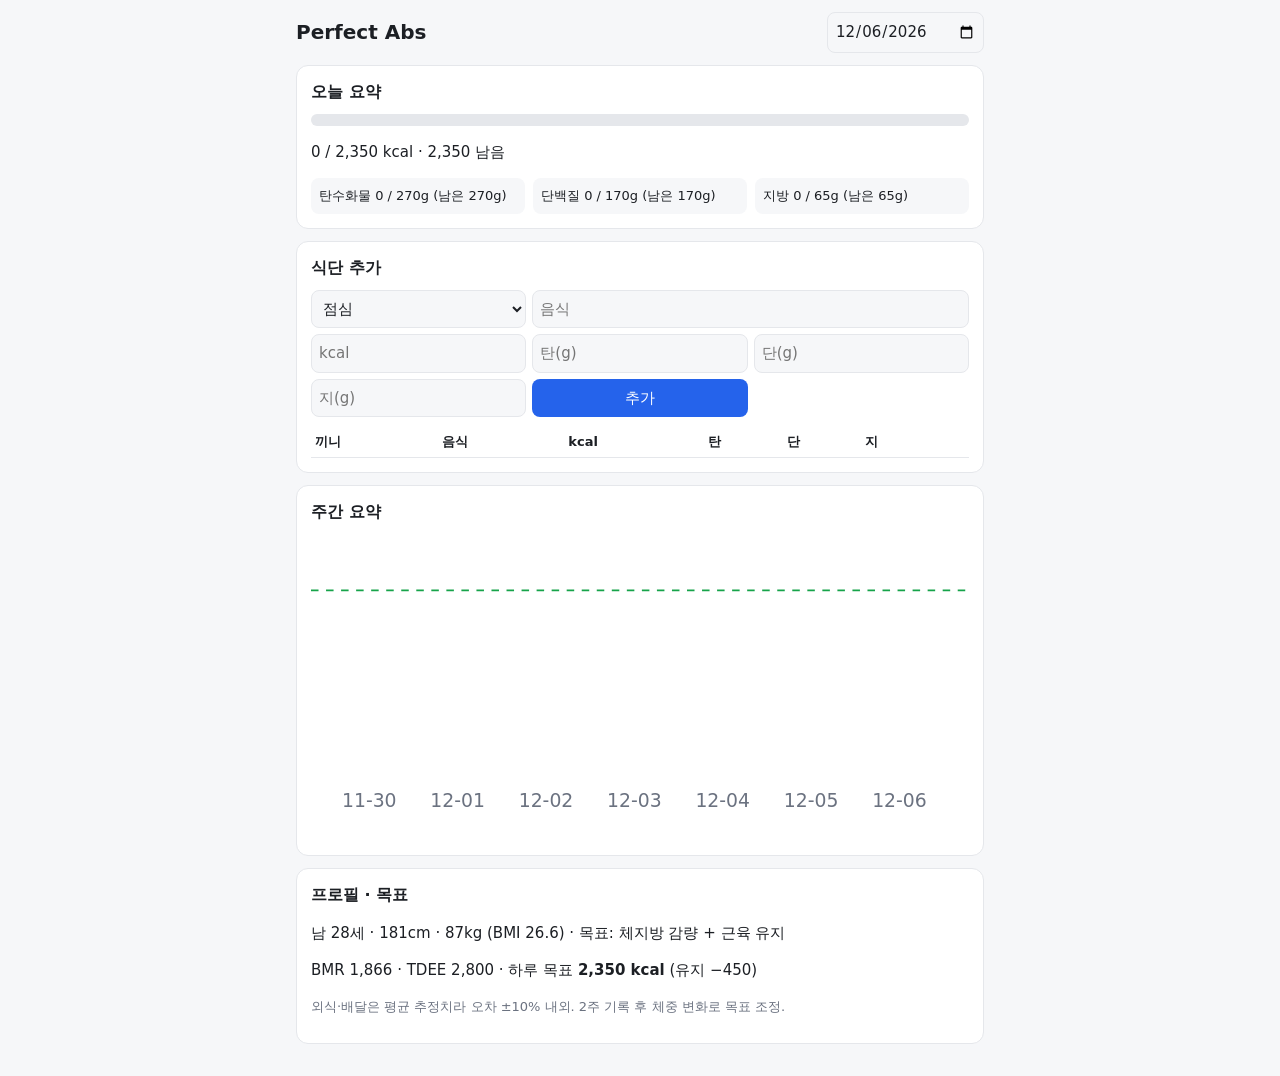
==== index.html @ 88727f4c "Add diet tracking web app based on diet_log Co-Authored-By: Claude Sonnet 5.5 <noreply@anthropic.com" ====
<!doctype html>
<html lang="ko">
<head>
<meta charset="utf-8">
<meta name="viewport" content="width=device-width,initial-scale=1">
<title>Perfect Abs</title>
<link rel="stylesheet" href="style.css">
</head>
<body>
<header>
  <h1>Perfect Abs</h1>
  <input type="date" id="date">
</header>
<main>
  <section class="card" id="summary">
    <h2>오늘 요약</h2>
    <div class="bar"><div id="kcalBar"></div></div>
    <p id="kcalText"></p>
    <div class="macros" id="macros"></div>
  </section>

  <section class="card">
    <h2>식단 추가</h2>
    <form id="form">
      <select id="meal"><option>아침</option><option selected>점심</option><option>저녁</option><option>간식</option></select>
      <input id="food" placeholder="음식" required>
      <input id="kcal" type="number" min="0" placeholder="kcal" required>
      <input id="carb" type="number" min="0" placeholder="탄(g)">
      <input id="protein" type="number" min="0" placeholder="단(g)">
      <input id="fat" type="number" min="0" placeholder="지(g)">
      <button>추가</button>
    </form>
    <table id="log"><thead><tr><th>끼니</th><th>음식</th><th>kcal</th><th>탄</th><th>단</th><th>지</th><th></th></tr></thead><tbody></tbody></table>
  </section>

  <section class="card">
    <h2>주간 요약</h2>
    <svg id="chart" viewBox="0 0 350 160" role="img" aria-label="최근 7일 칼로리"></svg>
  </section>

  <section class="card">
    <h2>프로필 · 목표</h2>
    <p>남 28세 · 181cm · 87kg (BMI 26.6) · 목표: 체지방 감량 + 근육 유지</p>
    <p>BMR 1,866 · TDEE 2,800 · 하루 목표 <b>2,350 kcal</b> (유지 −450)</p>
    <p class="note">외식·배달은 평균 추정치라 오차 ±10% 내외. 2주 기록 후 체중 변화로 목표 조정.</p>
  </section>
</main>
<script src="app.js"></script>
</body>
</html>
---- style.css ----
:root{--bg:#f6f7f9;--card:#fff;--fg:#1c1f24;--mut:#6b7280;--acc:#2563eb;--bd:#e5e7eb}
@media(prefers-color-scheme:dark){:root{--bg:#111318;--card:#1b1e25;--fg:#e8eaed;--mut:#9aa0a6;--bd:#2c303a}}
*{box-sizing:border-box}
body{margin:0;background:var(--bg);color:var(--fg);font:15px/1.5 system-ui,sans-serif}
header{display:flex;justify-content:space-between;align-items:center;padding:12px 16px;max-width:720px;margin:auto}
h1{font-size:20px;margin:0}h2{font-size:16px;margin:0 0 10px}
main{max-width:720px;margin:auto;padding:0 16px 32px;display:grid;gap:12px}
.card{background:var(--card);border:1px solid var(--bd);border-radius:12px;padding:14px}
.bar{height:12px;background:var(--bd);border-radius:6px;overflow:hidden}
#kcalBar{height:100%;background:var(--acc);width:0}
#kcalBar.over{background:#dc2626}
.macros{display:grid;grid-template-columns:repeat(3,1fr);gap:8px;margin-top:8px}
.macros div{background:var(--bg);border-radius:8px;padding:8px;font-size:13px}
form{display:grid;grid-template-columns:repeat(3,1fr);gap:6px;margin-bottom:10px}
form input[id=food]{grid-column:span 2}
input,select,button{font:inherit;padding:7px;border:1px solid var(--bd);border-radius:8px;background:var(--bg);color:var(--fg);min-width:0}
button{background:var(--acc);color:#fff;border:0;cursor:pointer}
table{width:100%;border-collapse:collapse;font-size:13px}
th,td{padding:5px 4px;border-bottom:1px solid var(--bd);text-align:left}
td button{background:none;color:var(--mut);padding:0 4px}
.note{color:var(--mut);font-size:13px}
svg text{fill:var(--mut);font-size:10px}
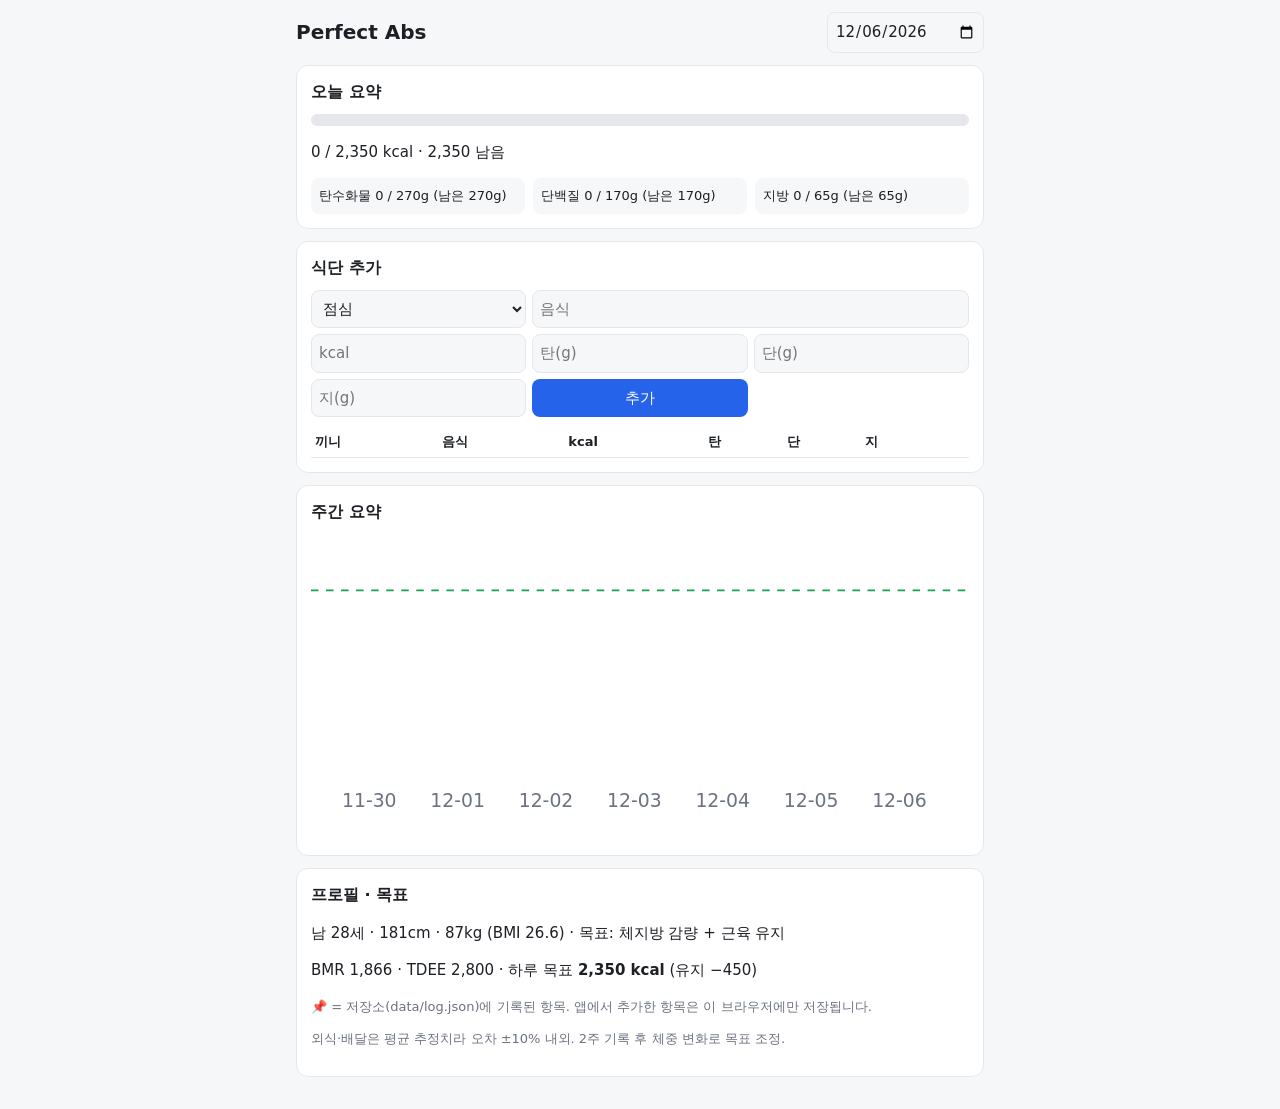
==== commit 4a06bc17: "Use data/log.json in repo as source of truth for diet log Co-Authored-By: Claude Sonnet 5.5 <noreply" ====
--- a/index.html
+++ b/index.html
@@ -42,6 +42,7 @@
     <h2>프로필 · 목표</h2>
     <p>남 28세 · 181cm · 87kg (BMI 26.6) · 목표: 체지방 감량 + 근육 유지</p>
     <p>BMR 1,866 · TDEE 2,800 · 하루 목표 <b>2,350 kcal</b> (유지 −450)</p>
+    <p class="note">📌 = 저장소(data/log.json)에 기록된 항목. 앱에서 추가한 항목은 이 브라우저에만 저장됩니다.</p>
     <p class="note">외식·배달은 평균 추정치라 오차 ±10% 내외. 2주 기록 후 체중 변화로 목표 조정.</p>
   </section>
 </main>
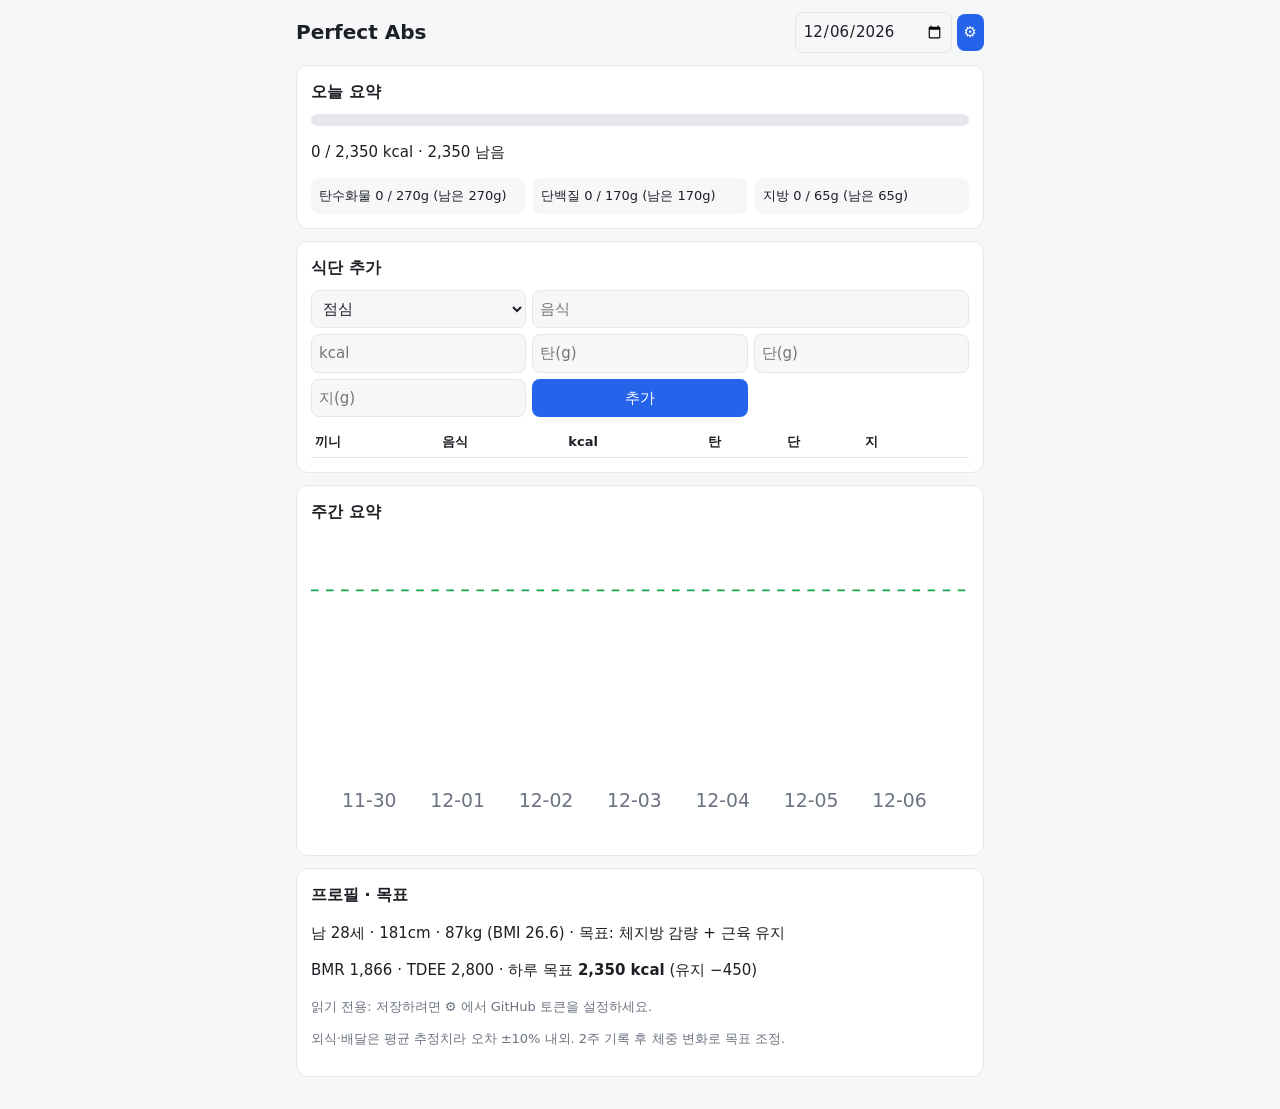
==== commit cf2e977c: "Save all app entries directly to GitHub via Contents API Co-Authored-By: Claude Sonnet 5.5 <noreply@" ====
--- a/index.html
+++ b/index.html
@@ -9,7 +9,7 @@
 <body>
 <header>
   <h1>Perfect Abs</h1>
-  <input type="date" id="date">
+  <span><input type="date" id="date"> <button id="settings" aria-label="설정">⚙</button></span>
 </header>
 <main>
   <section class="card" id="summary">
@@ -42,7 +42,7 @@
     <h2>프로필 · 목표</h2>
     <p>남 28세 · 181cm · 87kg (BMI 26.6) · 목표: 체지방 감량 + 근육 유지</p>
     <p>BMR 1,866 · TDEE 2,800 · 하루 목표 <b>2,350 kcal</b> (유지 −450)</p>
-    <p class="note">📌 = 저장소(data/log.json)에 기록된 항목. 앱에서 추가한 항목은 이 브라우저에만 저장됩니다.</p>
+    <p class="note" id="status"></p>
     <p class="note">외식·배달은 평균 추정치라 오차 ±10% 내외. 2주 기록 후 체중 변화로 목표 조정.</p>
   </section>
 </main>
